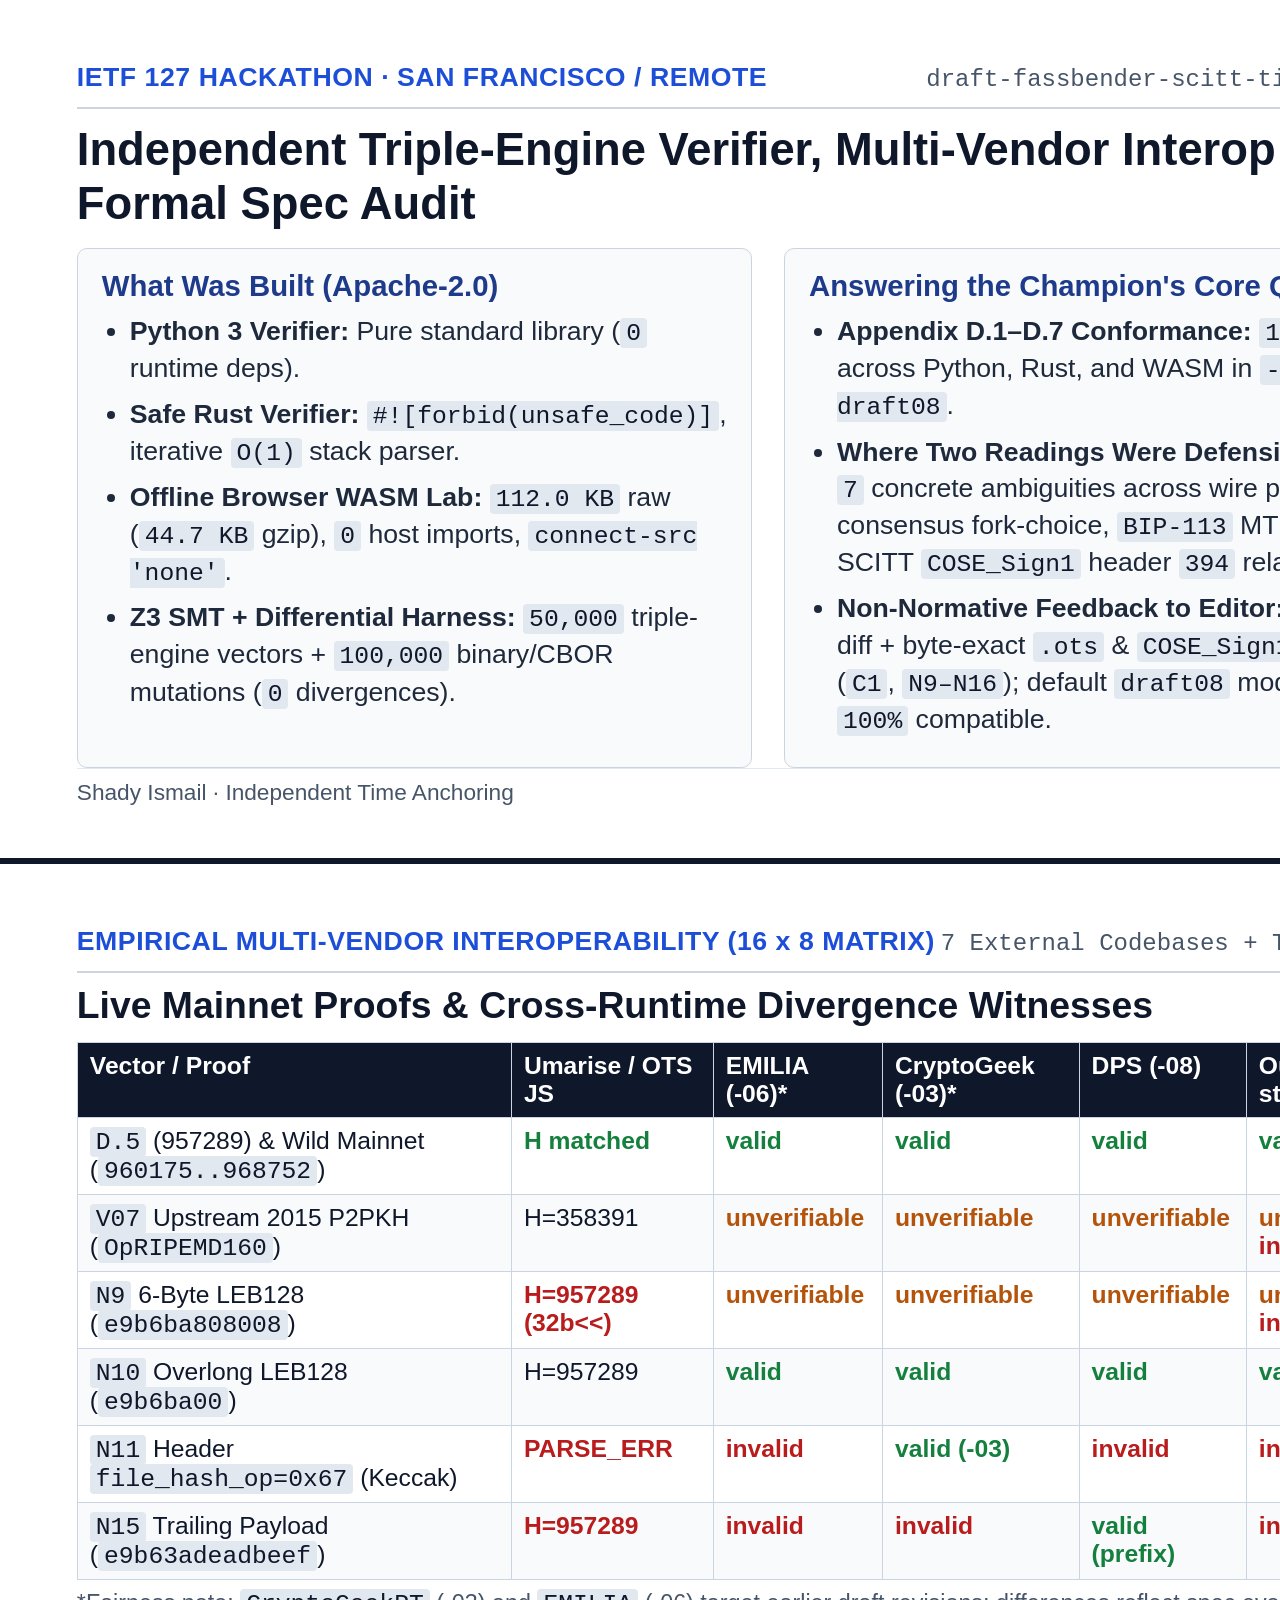
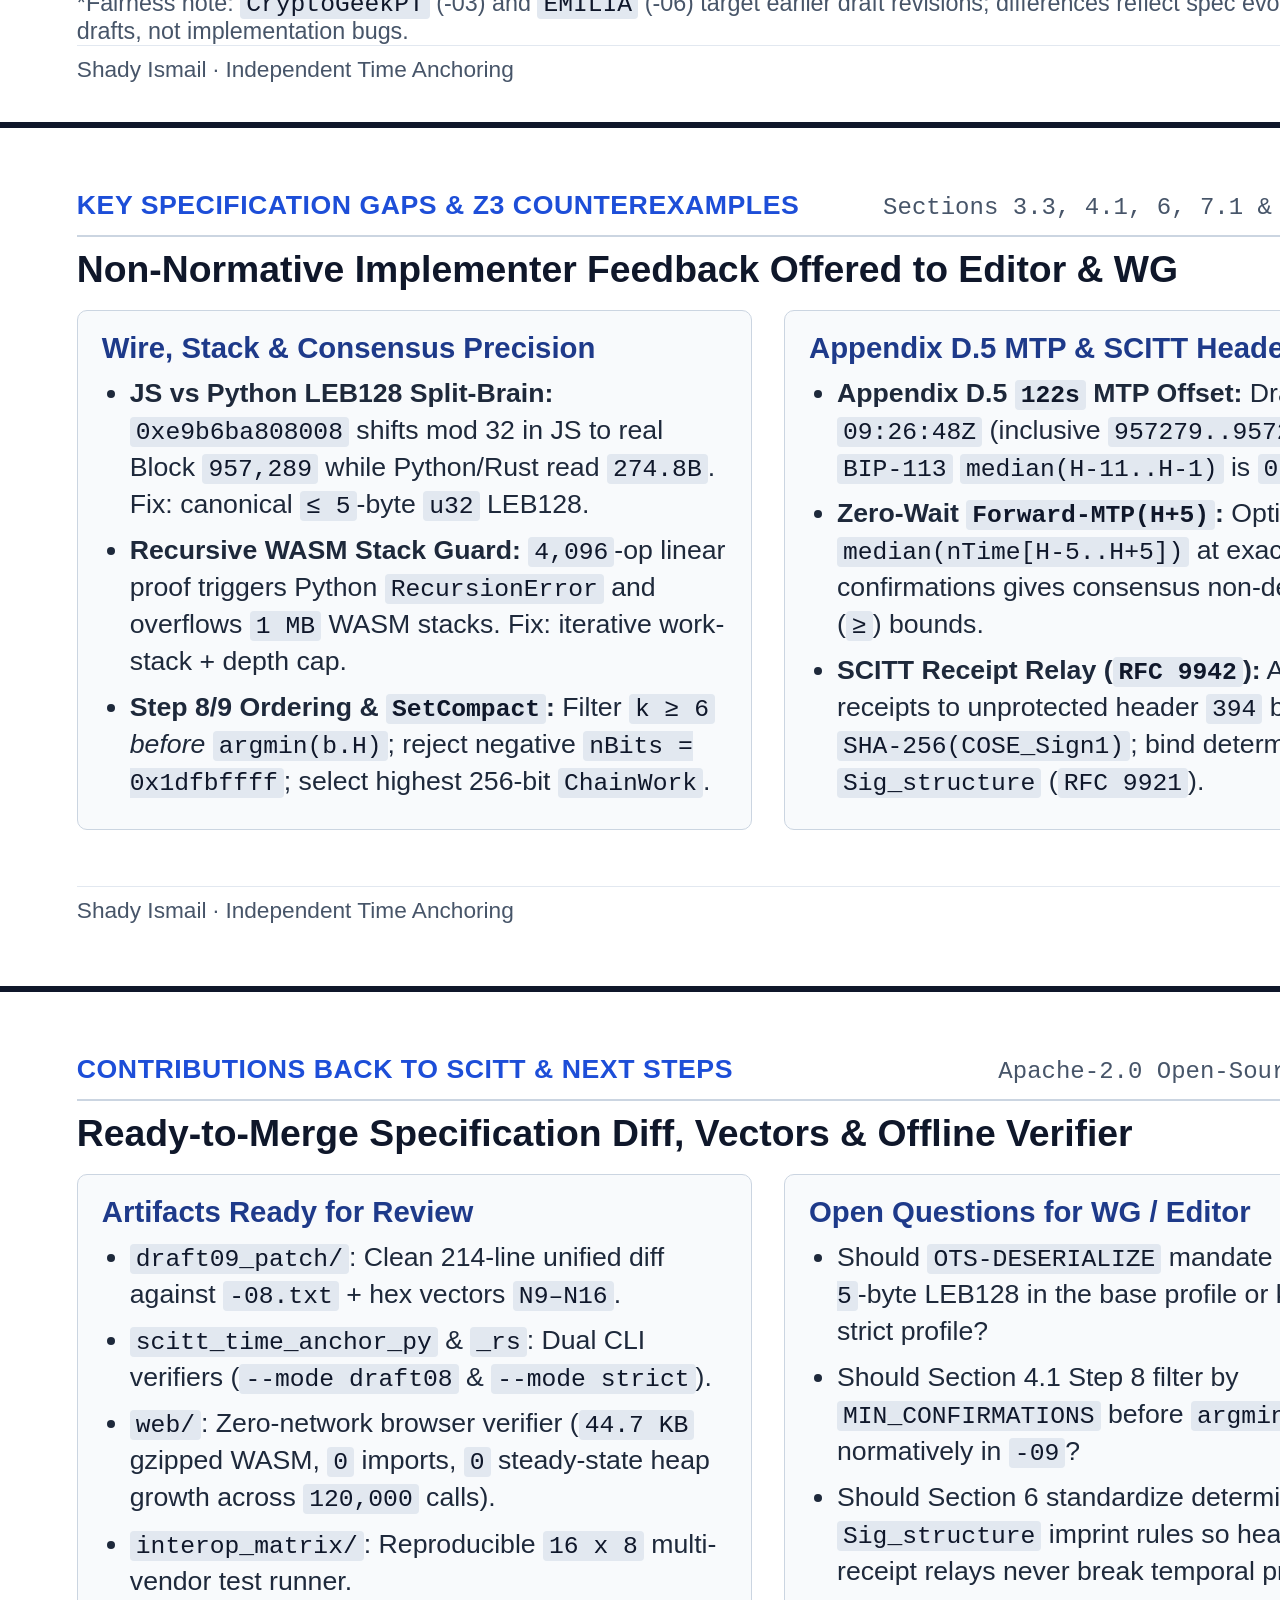
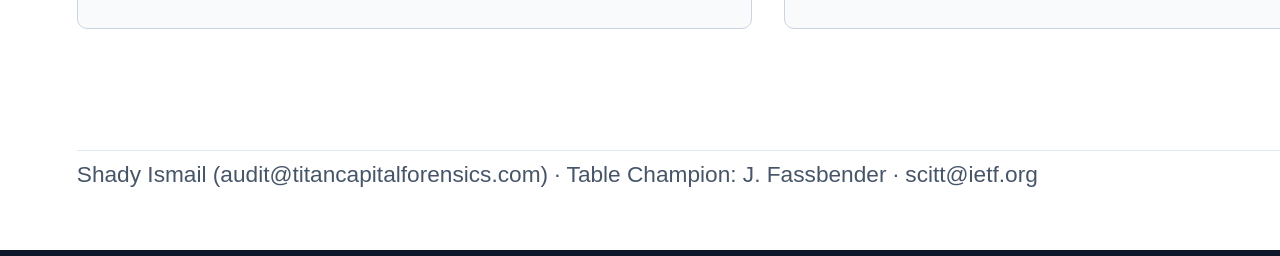
==== IETF127_SCITT_Time_Anchor_Slides.html @ 07544daf "IETF 127 Hackathon: Independent Triple-Engine Verifier & Conformance Suite for draft-fassbender-scit" ====
<!DOCTYPE html>
<html lang="en">
<head>
<meta charset="utf-8">
<title>IETF 127 Hackathon — draft-fassbender-scitt-time-anchor-08</title>
<style>
  @page { size: 16in 9in; margin: 0; }
  * { box-sizing: border-box; margin: 0; padding: 0; }
  body { font-family: -apple-system, BlinkMacSystemFont, "Segoe UI", Roboto, Helvetica, Arial, sans-serif; background: #fff; color: #0f172a; }
  .slide {
    width: 16in; height: 9in; padding: 0.65in 0.8in;
    page-break-after: always; display: flex; flex-direction: column; justify-content: space-between;
    background: #ffffff; border-bottom: 6px solid #0f172a;
  }
  .slide:last-child { page-break-after: auto; }
  .hdr { display: flex; justify-content: space-between; align-items: baseline; border-bottom: 2px solid #cbd5e1; padding-bottom: 14px; }
  .tag { font-size: 20pt; font-weight: 700; color: #1d4ed8; letter-spacing: 0.02em; }
  .meta { font-size: 18pt; color: #475569; font-family: ui-monospace, SFMono-Regular, Menlo, monospace; }
  h1 { font-size: 34pt; line-height: 1.18; color: #0f172a; margin-top: 14px; font-weight: 800; }
  h2 { font-size: 28pt; line-height: 1.2; color: #0f172a; margin-top: 10px; font-weight: 800; }
  .grid2 { display: grid; grid-template-columns: 1fr 1fr; gap: 32px; margin-top: 18px; flex: 1; align-content: start; }
  .card { background: #f8fafc; border: 1.5px solid #cbd5e1; border-radius: 10px; padding: 20px 24px; }
  .card h3 { font-size: 22pt; color: #1e3a8a; margin-bottom: 10px; }
  ul { padding-left: 28px; }
  li { font-size: 20pt; line-height: 1.38; margin-bottom: 9px; color: #1e293b; }
  code { font-family: ui-monospace, SFMono-Regular, Menlo, monospace; background: #e2e8f0; padding: 1px 6px; border-radius: 4px; font-size: 18.5pt; color: #0f172a; }
  table { width: 100%; border-collapse: collapse; margin-top: 14px; font-size: 18.5pt; }
  th, td { border: 1.5px solid #cbd5e1; padding: 9px 12px; text-align: left; vertical-align: top; }
  th { background: #0f172a; color: #ffffff; font-weight: 700; font-size: 18.5pt; }
  tr:nth-child(even) td { background: #f8fafc; }
  .ok { color: #15803d; font-weight: 700; }
  .warn { color: #b45309; font-weight: 700; }
  .bad { color: #b91c1c; font-weight: 700; }
  .ftr { display: flex; justify-content: space-between; font-size: 17pt; color: #475569; border-top: 1px solid #e2e8f0; padding-top: 10px; }
</style>
</head>
<body>

<section class="slide">
  <div>
    <div class="hdr">
      <span class="tag">IETF 127 HACKATHON &middot; SAN FRANCISCO / REMOTE</span>
      <span class="meta">draft-fassbender-scitt-time-anchor-08</span>
    </div>
    <h1>Independent Triple-Engine Verifier, Multi-Vendor Interop &amp; Formal Spec Audit</h1>
    <div class="grid2">
      <div class="card">
        <h3>What Was Built (Apache-2.0)</h3>
        <ul>
          <li><strong>Python 3 Verifier:</strong> Pure standard library (<code>0</code> runtime deps).</li>
          <li><strong>Safe Rust Verifier:</strong> <code>#![forbid(unsafe_code)]</code>, iterative <code>O(1)</code> stack parser.</li>
          <li><strong>Offline Browser WASM Lab:</strong> <code>112.0 KB</code> raw (<code>44.7 KB</code> gzip), <code>0</code> host imports, <code>connect-src 'none'</code>.</li>
          <li><strong>Z3 SMT + Differential Harness:</strong> <code>50,000</code> triple-engine vectors + <code>100,000</code> binary/CBOR mutations (<code>0</code> divergences).</li>
        </ul>
      </div>
      <div class="card">
        <h3>Answering the Champion's Core Question</h3>
        <ul>
          <li><strong>Appendix D.1&ndash;D.7 Conformance:</strong> <code>100%</code> match across Python, Rust, and WASM in <code>--mode draft08</code>.</li>
          <li><strong>Where Two Readings Were Defensible:</strong> Found <code>7</code> concrete ambiguities across wire parsing, consensus fork-choice, <code>BIP-113</code> MTP, and SCITT <code>COSE_Sign1</code> header <code>394</code> relay.</li>
          <li><strong>Non-Normative Feedback to Editor:</strong> Illustrative diff + byte-exact <code>.ots</code> &amp; <code>COSE_Sign1</code> vectors (<code>C1</code>, <code>N9&ndash;N16</code>); default <code>draft08</code> mode stays <code>100%</code> compatible.</li>
        </ul>
      </div>
    </div>
  </div>
  <div class="ftr">
    <span>Shady Ismail &middot; Independent Time Anchoring</span>
    <span>Slide 1 / 4</span>
  </div>
</section>

<section class="slide">
  <div>
    <div class="hdr">
      <span class="tag">EMPIRICAL MULTI-VENDOR INTEROPERABILITY (16 x 8 MATRIX)</span>
      <span class="meta">7 External Codebases + Triple Engine</span>
    </div>
    <h2>Live Mainnet Proofs &amp; Cross-Runtime Divergence Witnesses</h2>
    <table>
      <thead>
        <tr>
          <th>Vector / Proof</th>
          <th>Umarise / OTS JS</th>
          <th>EMILIA (-06)*</th>
          <th>CryptoGeek (-03)*</th>
          <th>DPS (-08)</th>
          <th>Ours (draft08 / strict)</th>
        </tr>
      </thead>
      <tbody>
        <tr>
          <td><code>D.5</code> (957289) &amp; Wild Mainnet (<code>960175..968752</code>)</td>
          <td class="ok">H matched</td>
          <td class="ok">valid</td>
          <td class="ok">valid</td>
          <td class="ok">valid</td>
          <td class="ok">valid / valid</td>
        </tr>
        <tr>
          <td><code>V07</code> Upstream 2015 P2PKH (<code>OpRIPEMD160</code>)</td>
          <td>H=358391</td>
          <td class="warn">unverifiable</td>
          <td class="warn">unverifiable</td>
          <td class="warn">unverifiable</td>
          <td class="warn">unverifiable / <span class="bad">invalid</span></td>
        </tr>
        <tr>
          <td><code>N9</code> 6-Byte LEB128 (<code>e9b6ba808008</code>)</td>
          <td class="bad">H=957289 (32b&lt;&lt;)</td>
          <td class="warn">unverifiable</td>
          <td class="warn">unverifiable</td>
          <td class="warn">unverifiable</td>
          <td class="warn">unverifiable / <span class="bad">invalid</span></td>
        </tr>
        <tr>
          <td><code>N10</code> Overlong LEB128 (<code>e9b6ba00</code>)</td>
          <td>H=957289</td>
          <td class="ok">valid</td>
          <td class="ok">valid</td>
          <td class="ok">valid</td>
          <td class="ok">valid / <span class="bad">invalid</span></td>
        </tr>
        <tr>
          <td><code>N11</code> Header <code>file_hash_op=0x67</code> (Keccak)</td>
          <td class="bad">PARSE_ERR</td>
          <td class="bad">invalid</td>
          <td class="ok">valid (-03)</td>
          <td class="bad">invalid</td>
          <td class="bad">invalid / invalid</td>
        </tr>
        <tr>
          <td><code>N15</code> Trailing Payload (<code>e9b63adeadbeef</code>)</td>
          <td class="bad">H=957289</td>
          <td class="bad">invalid</td>
          <td class="bad">invalid</td>
          <td class="ok">valid (prefix)</td>
          <td class="bad">invalid / invalid</td>
        </tr>
      </tbody>
    </table>
    <p style="font-size:17.5pt; color:#475569; margin-top:10px;">*Fairness note: <code>CryptoGeekPT</code> (-03) and <code>EMILIA</code> (-06) target earlier draft revisions; differences reflect spec evolution across drafts, not implementation bugs.</p>
  </div>
  <div class="ftr">
    <span>Shady Ismail &middot; Independent Time Anchoring</span>
    <span>Slide 2 / 4</span>
  </div>
</section>

<section class="slide">
  <div>
    <div class="hdr">
      <span class="tag">KEY SPECIFICATION GAPS &amp; Z3 COUNTEREXAMPLES</span>
      <span class="meta">Sections 3.3, 4.1, 6, 7.1 &amp; Appendix D.5</span>
    </div>
    <h2>Non-Normative Implementer Feedback Offered to Editor &amp; WG</h2>
    <div class="grid2">
      <div class="card">
        <h3>Wire, Stack &amp; Consensus Precision</h3>
        <ul>
          <li><strong>JS vs Python LEB128 Split-Brain:</strong> <code>0xe9b6ba808008</code> shifts mod 32 in JS to real Block <code>957,289</code> while Python/Rust read <code>274.8B</code>. Fix: canonical <code>&le; 5</code>-byte <code>u32</code> LEB128.</li>
          <li><strong>Recursive WASM Stack Guard:</strong> <code>4,096</code>-op linear proof triggers Python <code>RecursionError</code> and overflows <code>1 MB</code> WASM stacks. Fix: iterative work-stack + depth cap.</li>
          <li><strong>Step 8/9 Ordering &amp; <code>SetCompact</code>:</strong> Filter <code>k &ge; 6</code> <em>before</em> <code>argmin(b.H)</code>; reject negative <code>nBits = 0x1dfbffff</code>; select highest 256-bit <code>ChainWork</code>.</li>
        </ul>
      </div>
      <div class="card">
        <h3>Appendix D.5 MTP &amp; SCITT Header 394</h3>
        <ul>
          <li><strong>Appendix D.5 <code>122s</code> MTP Offset:</strong> Draft prints <code>09:26:48Z</code> (inclusive <code>957279..957289</code>); exact <code>BIP-113</code> <code>median(H-11..H-1)</code> is <code>09:24:46Z</code>.</li>
          <li><strong>Zero-Wait <code>Forward-MTP(H+5)</code>:</strong> Optional <code>median(nTime[H-5..H+5])</code> at exact <code>6</code> confirmations gives consensus non-decreasing (<code>&ge;</code>) bounds.</li>
          <li><strong>SCITT Receipt Relay (<code>RFC 9942</code>):</strong> Appending receipts to unprotected header <code>394</code> breaks outer <code>SHA-256(COSE_Sign1)</code>; bind deterministic <code>Sig_structure</code> (<code>RFC 9921</code>).</li>
        </ul>
      </div>
    </div>
  </div>
  <div class="ftr">
    <span>Shady Ismail &middot; Independent Time Anchoring</span>
    <span>Slide 3 / 4</span>
  </div>
</section>

<section class="slide">
  <div>
    <div class="hdr">
      <span class="tag">CONTRIBUTIONS BACK TO SCITT &amp; NEXT STEPS</span>
      <span class="meta">Apache-2.0 Open-Source Artifacts</span>
    </div>
    <h2>Ready-to-Merge Specification Diff, Vectors &amp; Offline Verifier</h2>
    <div class="grid2">
      <div class="card">
        <h3>Artifacts Ready for Review</h3>
        <ul>
          <li><code>draft09_patch/</code>: Clean 214-line unified diff against <code>-08.txt</code> + hex vectors <code>N9&ndash;N16</code>.</li>
          <li><code>scitt_time_anchor_py</code> &amp; <code>_rs</code>: Dual CLI verifiers (<code>--mode draft08</code> &amp; <code>--mode strict</code>).</li>
          <li><code>web/</code>: Zero-network browser verifier (<code>44.7 KB</code> gzipped WASM, <code>0</code> imports, <code>0</code> steady-state heap growth across <code>120,000</code> calls).</li>
          <li><code>interop_matrix/</code>: Reproducible <code>16 x 8</code> multi-vendor test runner.</li>
        </ul>
      </div>
      <div class="card">
        <h3>Open Questions for WG / Editor</h3>
        <ul>
          <li>Should <code>OTS-DESERIALIZE</code> mandate canonical <code>&le; 5</code>-byte LEB128 in the base profile or keep it in a strict profile?</li>
          <li>Should Section 4.1 Step 8 filter by <code>MIN_CONFIRMATIONS</code> before <code>argmin(b.H)</code> normatively in <code>-09</code>?</li>
          <li>Should Section 6 standardize deterministic <code>Sig_structure</code> imprint rules so header <code>394</code> receipt relays never break temporal proofs?</li>
        </ul>
      </div>
    </div>
  </div>
  <div class="ftr">
    <span>Shady Ismail (audit@titancapitalforensics.com) &middot; Table Champion: J. Fassbender &middot; scitt@ietf.org</span>
    <span>Slide 4 / 4</span>
  </div>
</section>

</body>
</html>
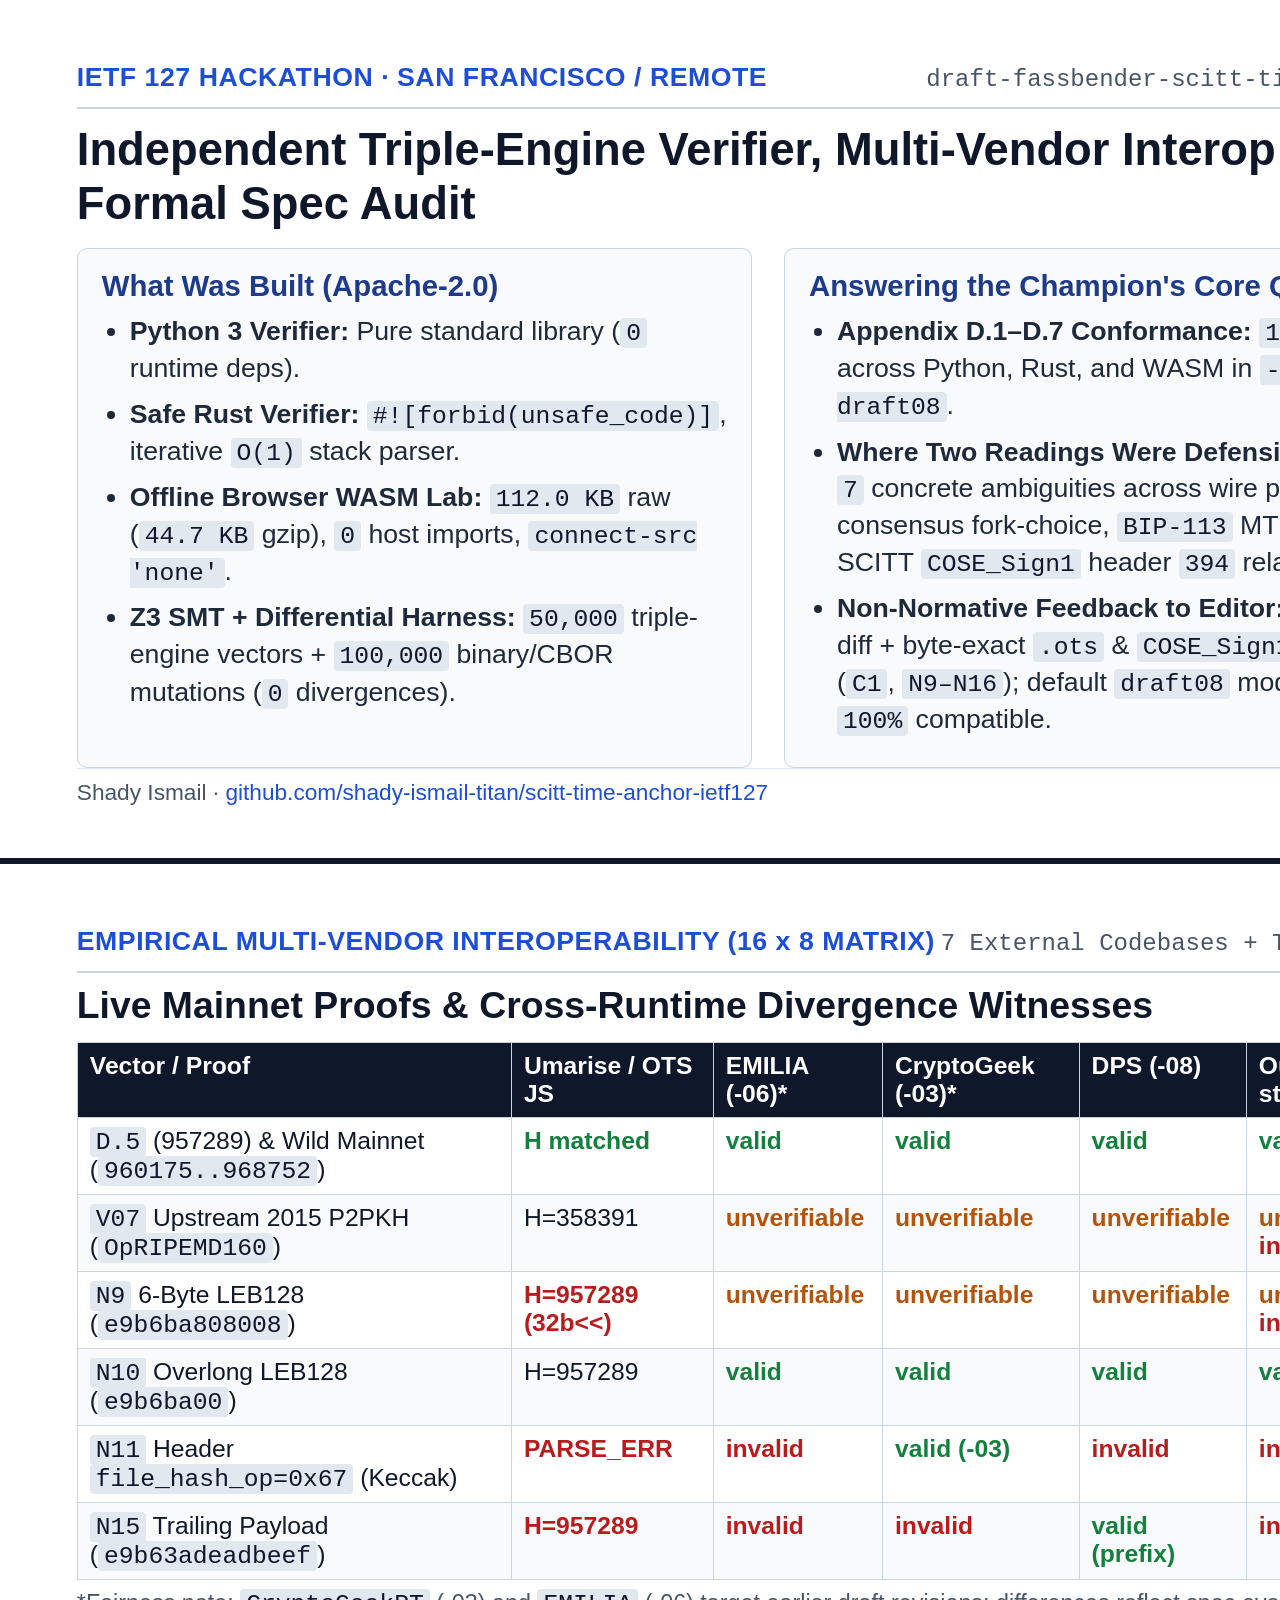
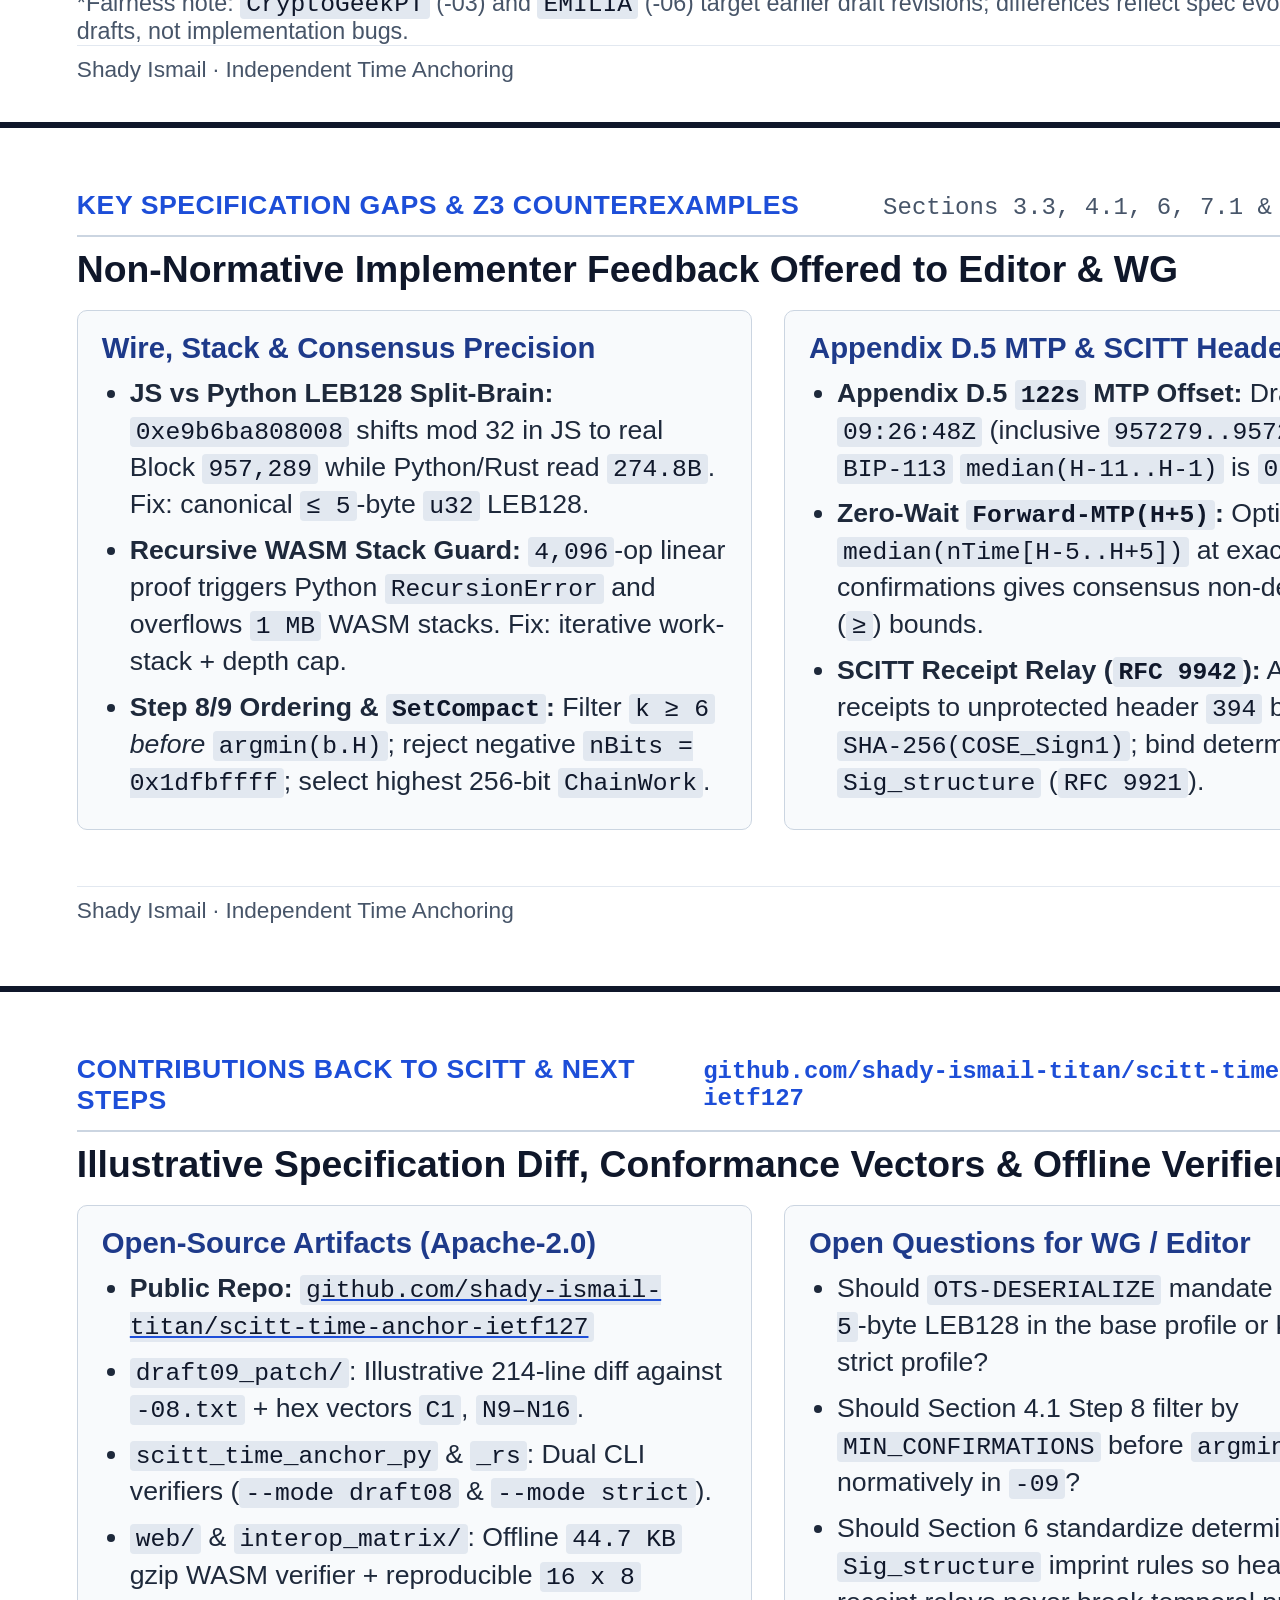
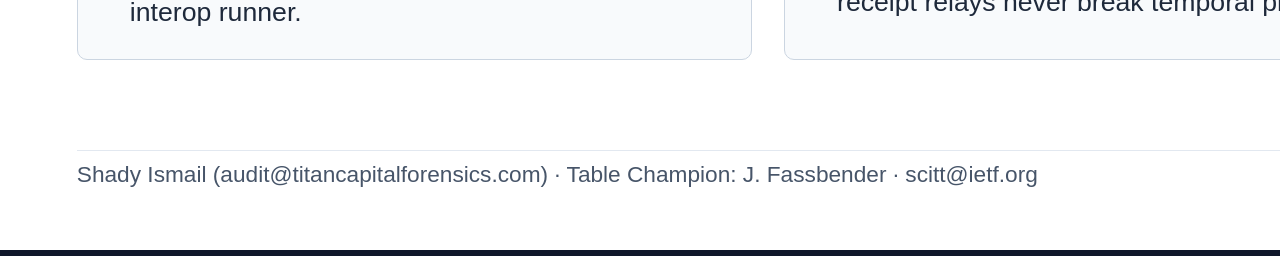
==== commit c6479590: "docs(slides): include clickable GitHub repository link on Slides 1 and 4" ====
--- a/IETF127_SCITT_Time_Anchor_Slides.html
+++ b/IETF127_SCITT_Time_Anchor_Slides.html
@@ -64,7 +64,7 @@
     </div>
   </div>
   <div class="ftr">
-    <span>Shady Ismail &middot; Independent Time Anchoring</span>
+    <span>Shady Ismail &middot; <a href="https://github.com/shady-ismail-titan/scitt-time-anchor-ietf127" style="color:#1d4ed8; text-decoration:none;">github.com/shady-ismail-titan/scitt-time-anchor-ietf127</a></span>
     <span>Slide 1 / 4</span>
   </div>
 </section>
@@ -182,17 +182,17 @@
   <div>
     <div class="hdr">
       <span class="tag">CONTRIBUTIONS BACK TO SCITT &amp; NEXT STEPS</span>
-      <span class="meta">Apache-2.0 Open-Source Artifacts</span>
-    </div>
-    <h2>Ready-to-Merge Specification Diff, Vectors &amp; Offline Verifier</h2>
+      <span class="meta"><a href="https://github.com/shady-ismail-titan/scitt-time-anchor-ietf127" style="color:#1d4ed8; text-decoration:none; font-weight:700;">github.com/shady-ismail-titan/scitt-time-anchor-ietf127</a></span>
+    </div>
+    <h2>Illustrative Specification Diff, Conformance Vectors &amp; Offline Verifier</h2>
     <div class="grid2">
       <div class="card">
-        <h3>Artifacts Ready for Review</h3>
-        <ul>
-          <li><code>draft09_patch/</code>: Clean 214-line unified diff against <code>-08.txt</code> + hex vectors <code>N9&ndash;N16</code>.</li>
+        <h3>Open-Source Artifacts (Apache-2.0)</h3>
+        <ul>
+          <li><strong>Public Repo:</strong> <a href="https://github.com/shady-ismail-titan/scitt-time-anchor-ietf127" style="color:#1d4ed8; text-decoration:underline;"><code>github.com/shady-ismail-titan/scitt-time-anchor-ietf127</code></a></li>
+          <li><code>draft09_patch/</code>: Illustrative 214-line diff against <code>-08.txt</code> + hex vectors <code>C1</code>, <code>N9&ndash;N16</code>.</li>
           <li><code>scitt_time_anchor_py</code> &amp; <code>_rs</code>: Dual CLI verifiers (<code>--mode draft08</code> &amp; <code>--mode strict</code>).</li>
-          <li><code>web/</code>: Zero-network browser verifier (<code>44.7 KB</code> gzipped WASM, <code>0</code> imports, <code>0</code> steady-state heap growth across <code>120,000</code> calls).</li>
-          <li><code>interop_matrix/</code>: Reproducible <code>16 x 8</code> multi-vendor test runner.</li>
+          <li><code>web/</code> &amp; <code>interop_matrix/</code>: Offline <code>44.7 KB</code> gzip WASM verifier + reproducible <code>16 x 8</code> interop runner.</li>
         </ul>
       </div>
       <div class="card">
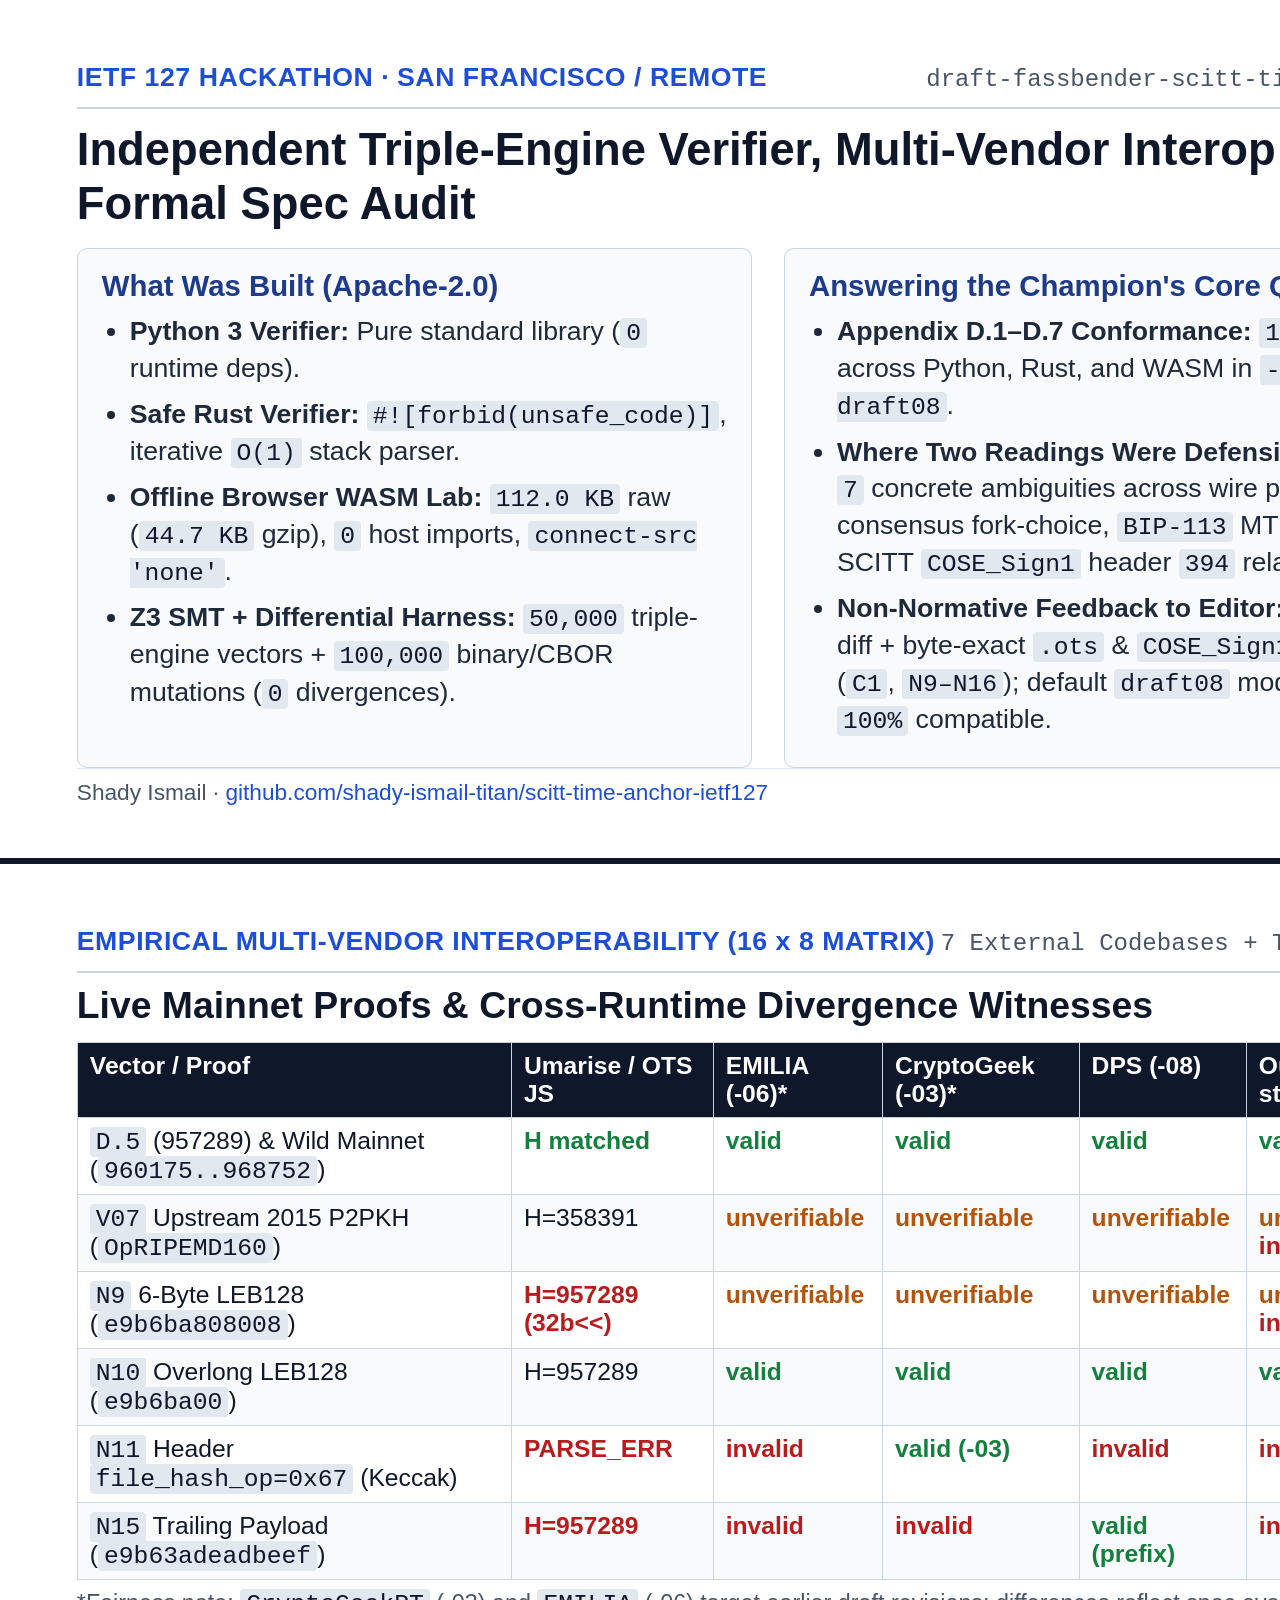
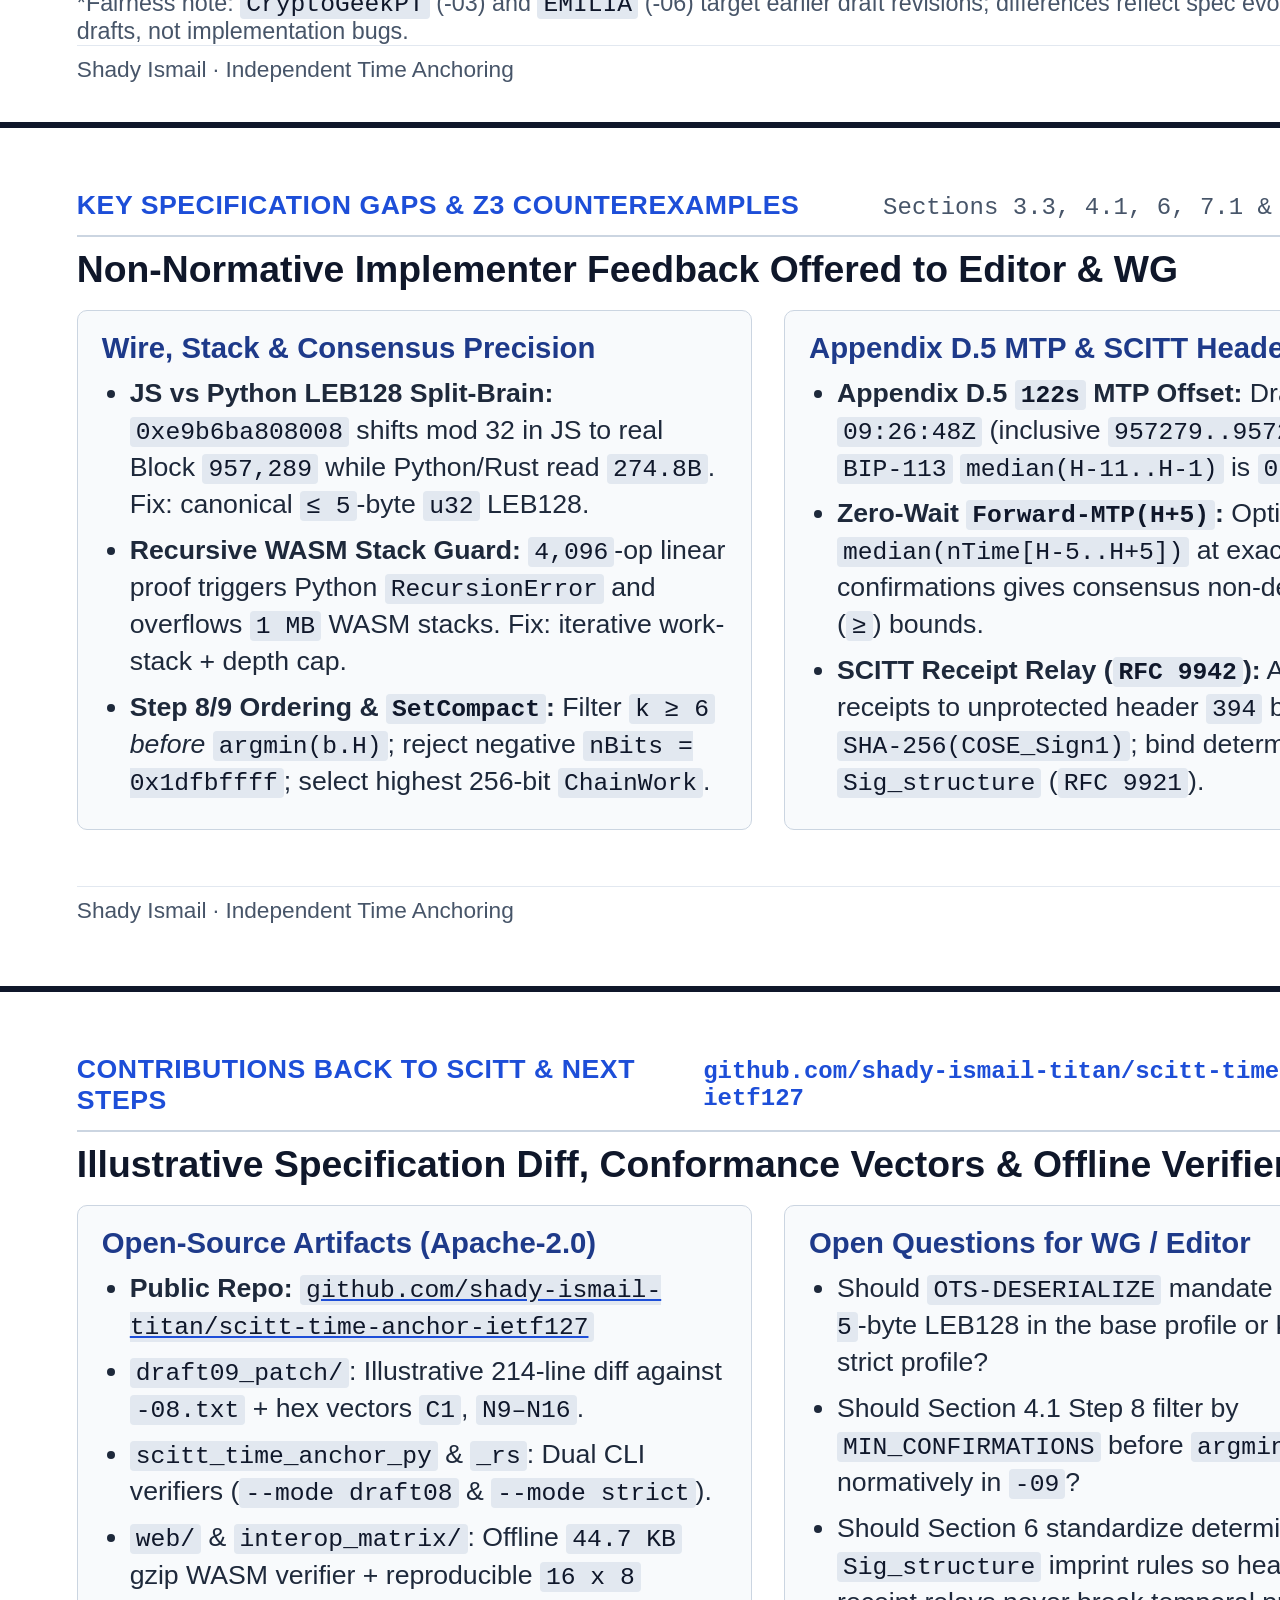
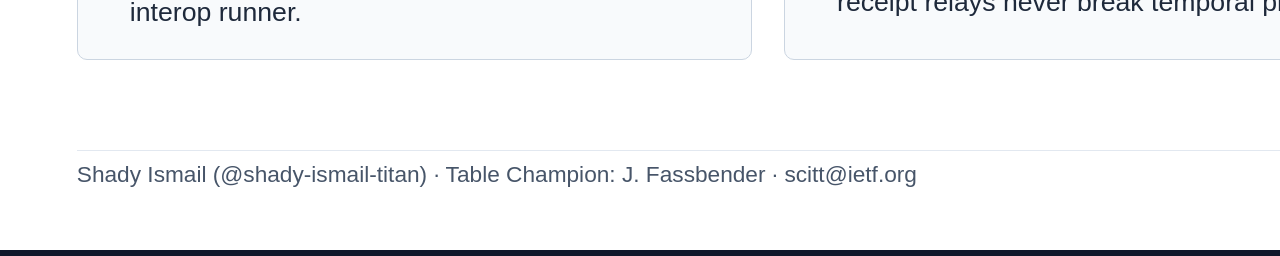
==== commit d4962561: "release(v2.0.0): hardened triple-engine verifier, 64-variant CBOR framing study & 17 security/FAIR4R" ====
--- a/IETF127_SCITT_Time_Anchor_Slides.html
+++ b/IETF127_SCITT_Time_Anchor_Slides.html
@@ -206,7 +206,7 @@
     </div>
   </div>
   <div class="ftr">
-    <span>Shady Ismail (audit@titancapitalforensics.com) &middot; Table Champion: J. Fassbender &middot; scitt@ietf.org</span>
+    <span>Shady Ismail (@shady-ismail-titan) &middot; Table Champion: J. Fassbender &middot; scitt@ietf.org</span>
     <span>Slide 4 / 4</span>
   </div>
 </section>
